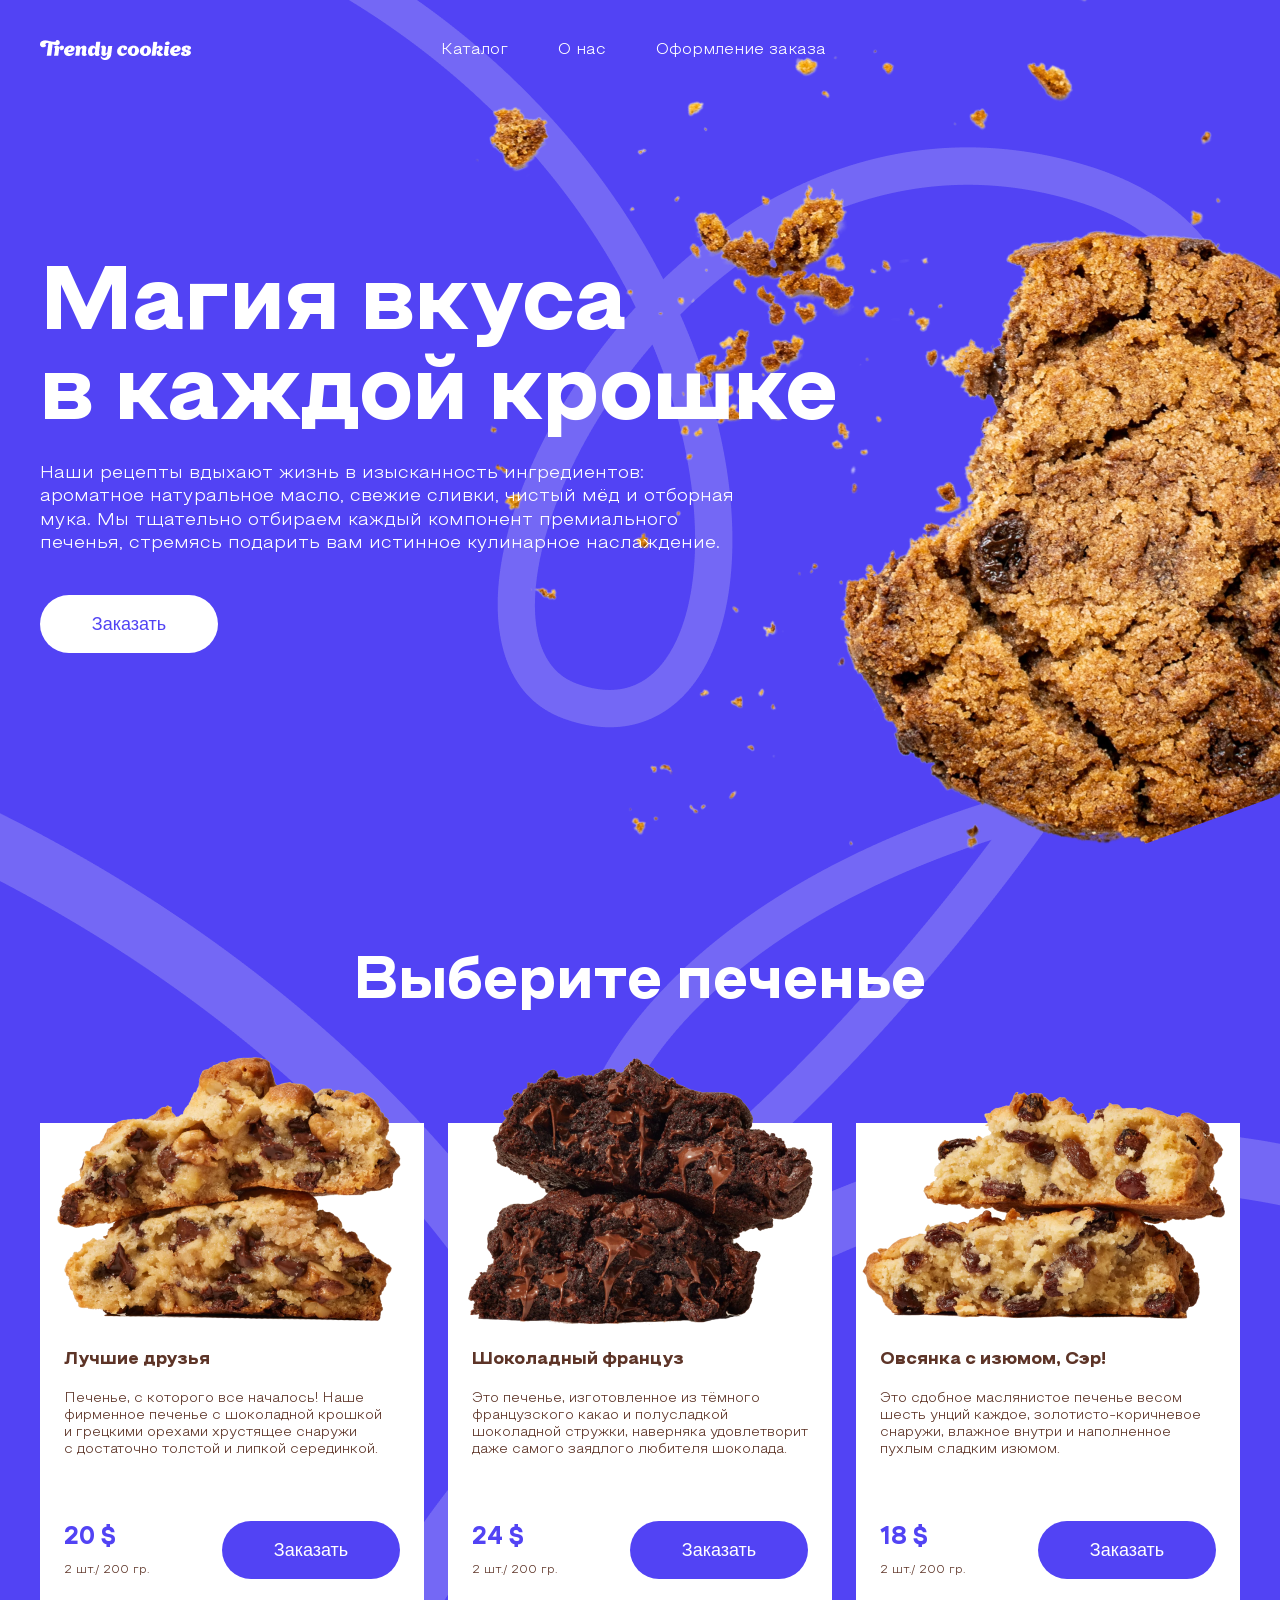
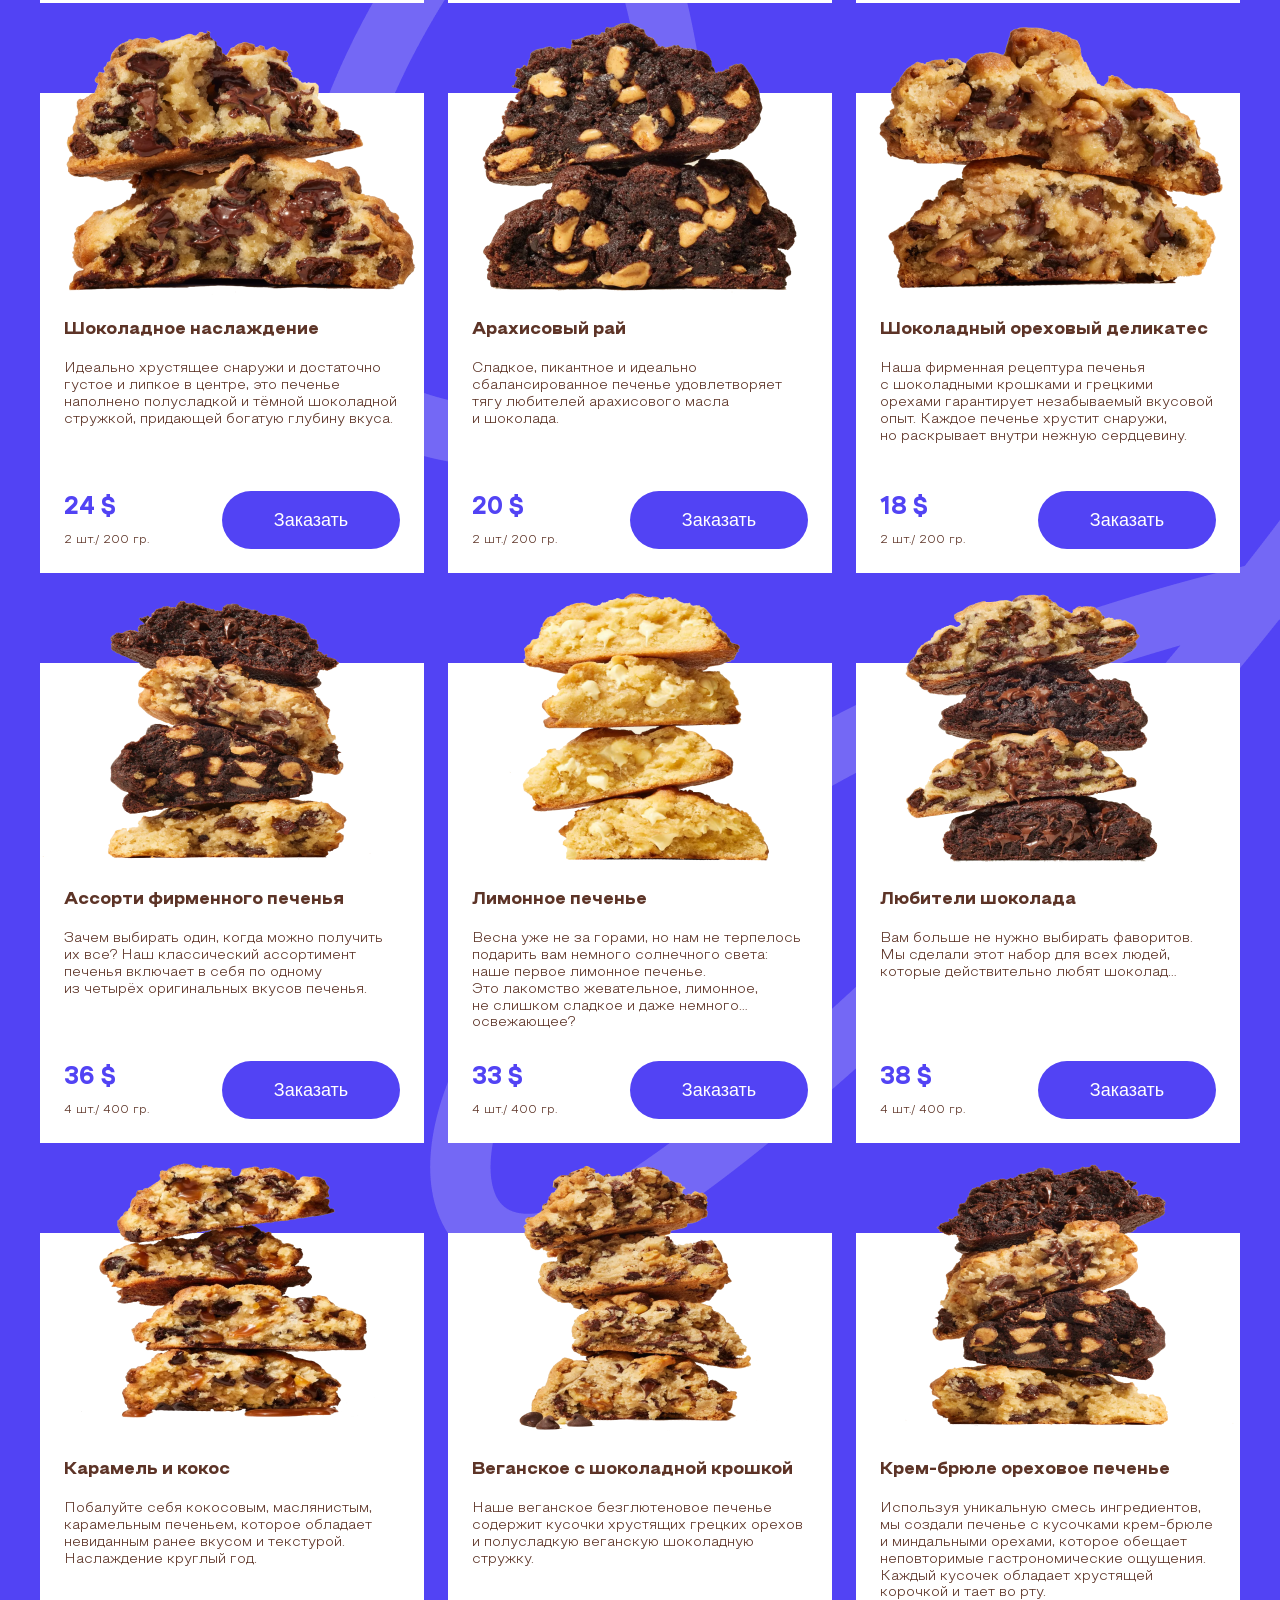
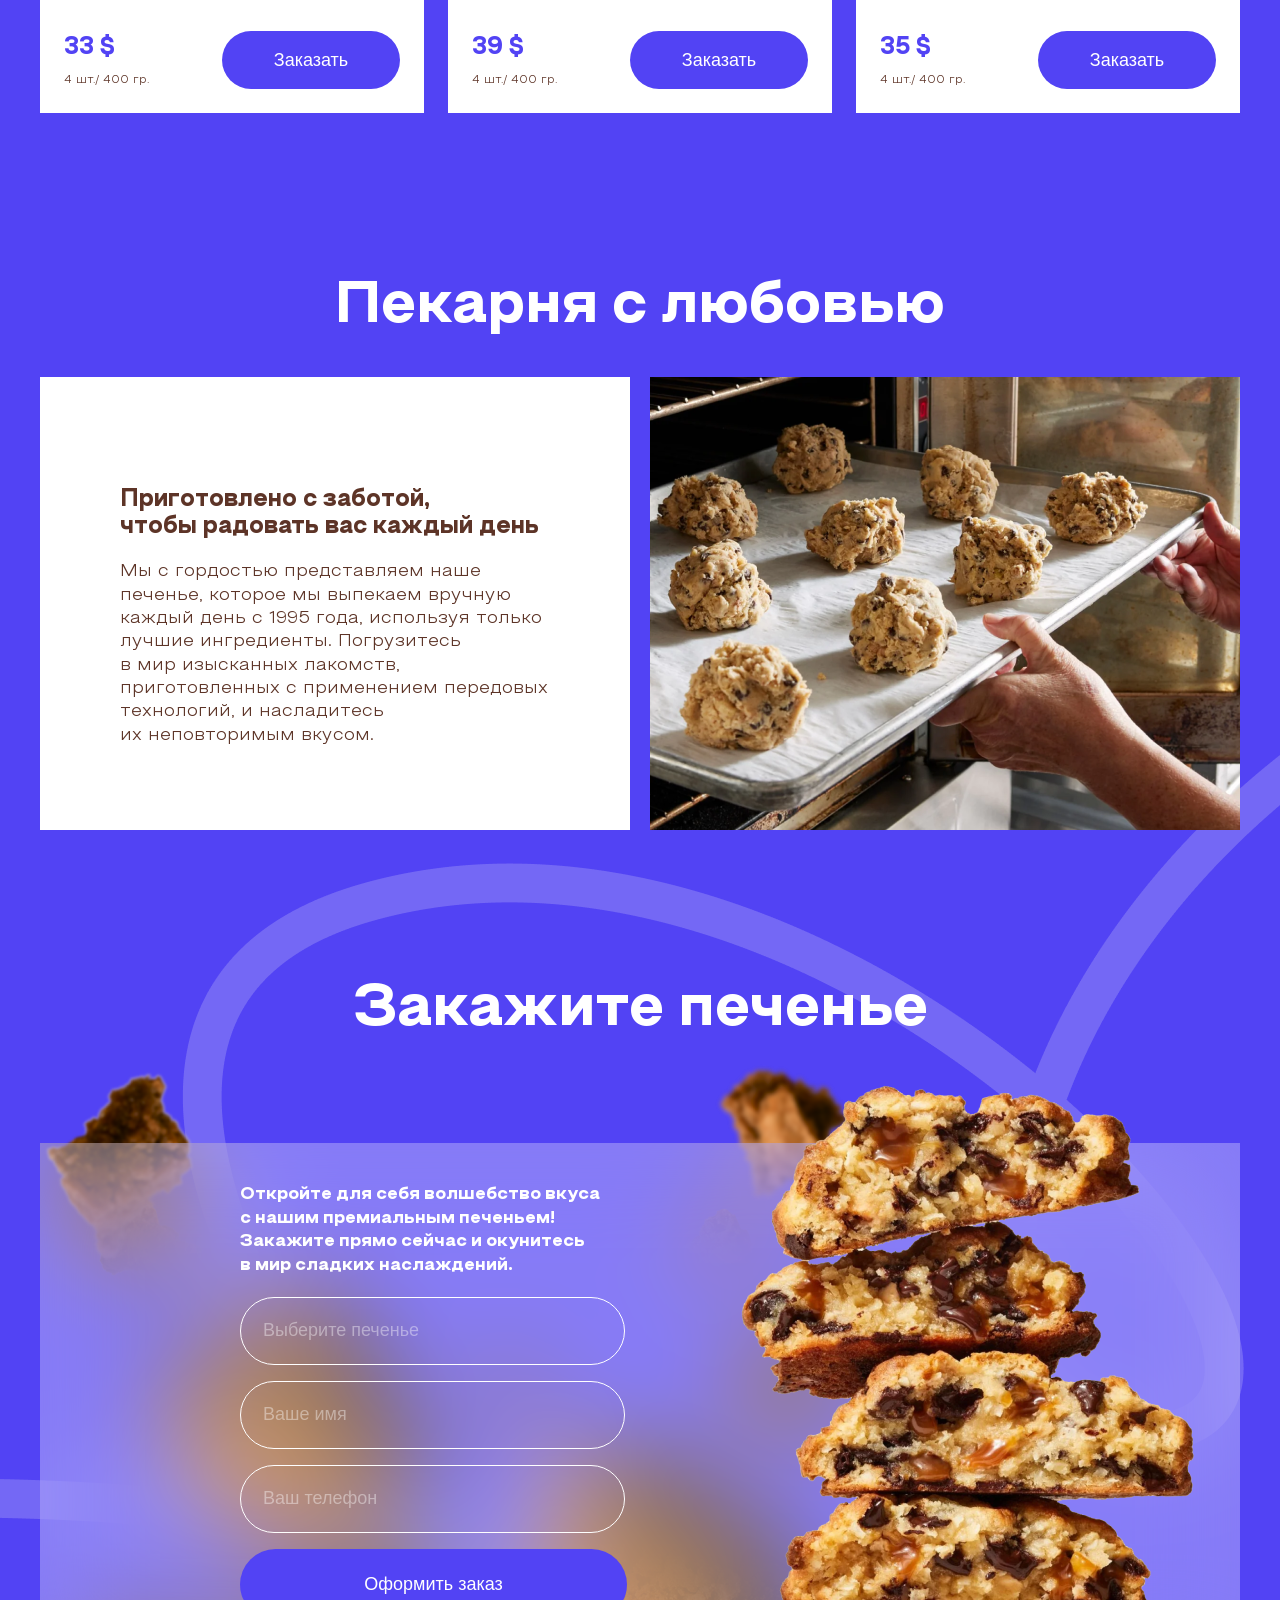
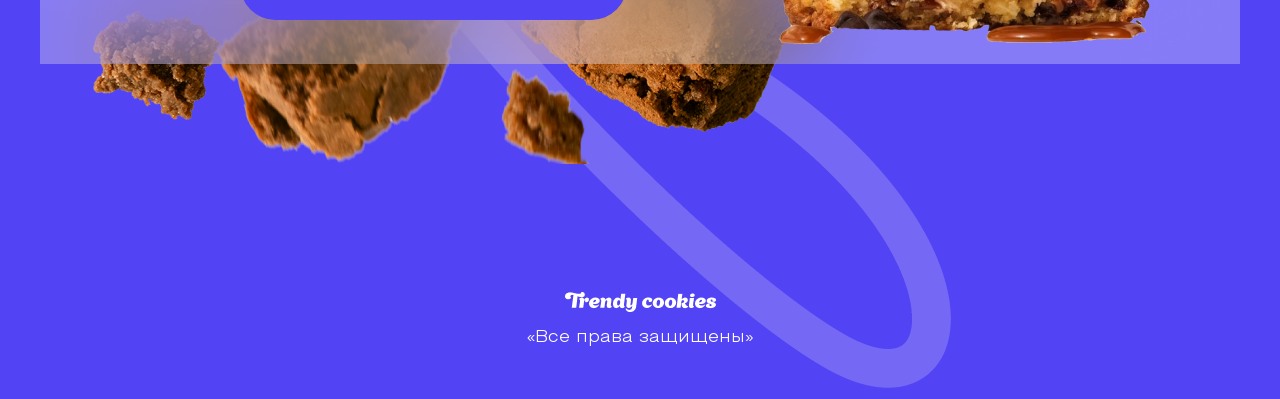
==== index.html @ aef80b5d "create lending" ====
<!DOCTYPE html>
<html lang="en">
<head>
    <meta charset="UTF-8">
    <title>Cookies</title>
    <link rel="stylesheet" href="styles/style.css">
</head>
<body>

<main class="main">

    <header class="header">
        <div class="container">
            <div class="logo">
                <img src="images/logo.png" alt="logo">
            </div>
            <nav class="menu">
                <ul class="menu-list">
                    <li class="menu-item">
                        <a href="#">Каталог</a>
                    </li>
                    <li class="menu-item">
                        <a href="#">О нас</a>
                    </li>
                    <li class="menu-item">
                        <a href="#">Оформление заказа</a>
                    </li>
                </ul>
            </nav>
        </div>
    </header>

    <section class="main-content">
        <div class="container">
            <img src="images/line1.png" alt="line" class="line1">
            <div class="main-info">
                <h1 class="main-title">Магия вкуса в каждой крошке</h1>
                <p class="main-text">
                    Наши рецепты вдыхают жизнь в изысканность ингредиентов: ароматное натуральное масло, свежие сливки,
                    чистый мёд и отборная мука. Мы тщательно отбираем каждый компонент премиального печенья, стремясь
                    подарить вам истинное кулинарное наслаждение.
                </p>
                <div class="main-action">
                    <button class="button">
                        Заказать
                    </button>
                </div>
            </div>
            <img src="images/cookie.png" alt="Cookies" class="main-image">
        </div>
    </section>

    <section class="products">
        <div class="container">
            <img src="images/line2.png" alt="line" class="line2">
            <div class="common-title">Выберите печенье</div>
            <div class="products-items">
                <div class="products-item">
                    <div class="products-item-image">
                        <img src="images/1.png" alt="product">
                    </div>
                    <div class="products-item-details">
                        <div class="products-item-title">Лучшие друзья</div>
                        <div class="products-item-text">Печенье, с которого все началось! Наше фирменное печенье
                            с шоколадной крошкой и грецкими орехами хрустящее снаружи с достаточно толстой и липкой
                            серединкой.
                        </div>
                        <div class="products-item-extra">
                            <div class="products-item-info">
                                <div class="products-item-price">20 $</div>
                                <div class="products-item-weight">2 шт./ 200 гр.</div>
                            </div>
                            <button class="button violet-button">Заказать</button>
                        </div>
                    </div>
                </div>
                <div class="products-item">
                    <div class="products-item-image">
                        <img src="images/2.png" alt="product">
                    </div>
                    <div class="products-item-details">
                        <div class="products-item-title">Шоколадный француз</div>
                        <div class="products-item-text">Это печенье, изготовленное из тёмного французского какао
                            и полусладкой шоколадной стружки, наверняка удовлетворит даже самого заядлого любителя
                            шоколада.
                        </div>
                        <div class="products-item-extra">
                            <div class="products-item-info">
                                <div class="products-item-price">24 $</div>
                                <div class="products-item-weight">2 шт./ 200 гр.</div>
                            </div>
                            <button class="button violet-button">Заказать</button>
                        </div>
                    </div>
                </div>
                <div class="products-item">
                    <div class="products-item-image">
                        <img src="images/3.png" alt="product">
                    </div>
                    <div class="products-item-details">
                        <div class="products-item-title">Овсянка с изюмом, Сэр!</div>
                        <div class="products-item-text">Это сдобное маслянистое печенье весом шесть унций каждое,
                            золотисто-коричневое снаружи, влажное внутри и наполненное пухлым сладким изюмом.
                        </div>
                        <div class="products-item-extra">
                            <div class="products-item-info">
                                <div class="products-item-price">18 $</div>
                                <div class="products-item-weight">2 шт./ 200 гр.</div>
                            </div>
                            <button class="button violet-button">Заказать</button>
                        </div>
                    </div>
                </div>
                <div class="products-item">
                    <div class="products-item-image">
                        <img src="images/4.png" alt="product">
                    </div>
                    <div class="products-item-details">
                        <div class="products-item-title">Шоколадное наслаждение</div>
                        <div class="products-item-text">Идеально хрустящее снаружи и достаточно густое и липкое
                            в центре,
                            это печенье наполнено полусладкой и тёмной шоколадной стружкой, придающей богатую глубину
                            вкуса.
                        </div>
                        <div class="products-item-extra">
                            <div class="products-item-info">
                                <div class="products-item-price">24 $</div>
                                <div class="products-item-weight">2 шт./ 200 гр.</div>
                            </div>
                            <button class="button violet-button">Заказать</button>
                        </div>
                    </div>
                </div>
                <div class="products-item">
                    <div class="products-item-image">
                        <img src="images/5.png" alt="product">
                    </div>
                    <div class="products-item-details">
                        <div class="products-item-title">Арахисовый рай</div>
                        <div class="products-item-text">Сладкое, пикантное и идеально сбалансированное печенье
                            удовлетворяет
                            тягу любителей арахисового масла и шоколада.
                        </div>
                        <div class="products-item-extra">
                            <div class="products-item-info">
                                <div class="products-item-price">20 $</div>
                                <div class="products-item-weight">2 шт./ 200 гр.</div>
                            </div>
                            <button class="button violet-button">Заказать</button>
                        </div>
                    </div>
                </div>
                <div class="products-item">
                    <div class="products-item-image">
                        <img src="images/6.png" alt="product">
                    </div>
                    <div class="products-item-details">
                        <div class="products-item-title">Шоколадный ореховый деликатес</div>
                        <div class="products-item-text">Наша фирменная рецептура печенья с шоколадными крошками
                            и грецкими
                            орехами гарантирует незабываемый вкусовой опыт. Каждое печенье хрустит снаружи,
                            но раскрывает
                            внутри нежную сердцевину.
                        </div>
                        <div class="products-item-extra">
                            <div class="products-item-info">
                                <div class="products-item-price">18 $</div>
                                <div class="products-item-weight">2 шт./ 200 гр.</div>
                            </div>
                            <button class="button violet-button">Заказать</button>
                        </div>
                    </div>
                </div>
                <div class="products-item">
                    <div class="products-item-image">
                        <img src="images/7.png" alt="product">
                    </div>
                    <div class="products-item-details">
                        <div class="products-item-title">Ассорти фирменного печенья</div>
                        <div class="products-item-text">Зачем выбирать один, когда можно получить их все? Наш классический ассортимент печенья включает в себя по одному из четырёх оригинальных вкусов печенья.
                        </div>
                        <div class="products-item-extra">
                            <div class="products-item-info">
                                <div class="products-item-price">36 $</div>
                                <div class="products-item-weight">4 шт./ 400 гр.</div>
                            </div>
                            <button class="button violet-button">Заказать</button>
                        </div>
                    </div>
                </div>
                <div class="products-item">
                    <div class="products-item-image">
                        <img src="images/8.png" alt="product">
                    </div>
                    <div class="products-item-details">
                        <div class="products-item-title">Лимонное печенье</div>
                        <div class="products-item-text">Весна уже не за горами, но нам не терпелось подарить вам немного солнечного света: наше первое лимонное печенье. Это лакомство жевательное, лимонное, не слишком сладкое и даже немного… освежающее?
                        </div>
                        <div class="products-item-extra">
                            <div class="products-item-info">
                                <div class="products-item-price">33 $</div>
                                <div class="products-item-weight">4 шт./ 400 гр.</div>
                            </div>
                            <button class="button violet-button">Заказать</button>
                        </div>
                    </div>
                </div>
                <div class="products-item">
                    <div class="products-item-image">
                        <img src="images/9.png" alt="product">
                    </div>
                    <div class="products-item-details">
                        <div class="products-item-title">Любители шоколада</div>
                        <div class="products-item-text">Вам больше не нужно выбирать фаворитов. Мы сделали этот набор для всех людей, которые действительно любят шоколад…
                        </div>
                        <div class="products-item-extra">
                            <div class="products-item-info">
                                <div class="products-item-price">38 $</div>
                                <div class="products-item-weight">4 шт./ 400 гр.</div>
                            </div>
                            <button class="button violet-button">Заказать</button>
                        </div>
                    </div>
                </div>
                <div class="products-item">
                    <div class="products-item-image">
                        <img src="images/10.png" alt="product">
                    </div>
                    <div class="products-item-details">
                        <div class="products-item-title">Карамель и кокос</div>
                        <div class="products-item-text">Побалуйте себя кокосовым, маслянистым, карамельным печеньем, которое обладает невиданным ранее вкусом и текстурой. Наслаждение круглый год.
                        </div>
                        <div class="products-item-extra">
                            <div class="products-item-info">
                                <div class="products-item-price">33 $</div>
                                <div class="products-item-weight">4 шт./ 400 гр.</div>
                            </div>
                            <button class="button violet-button">Заказать</button>
                        </div>
                    </div>
                </div>
                <div class="products-item">
                    <div class="products-item-image">
                        <img src="images/11.png" alt="product">
                    </div>
                    <div class="products-item-details">
                        <div class="products-item-title">Веганское с шоколадной крошкой</div>
                        <div class="products-item-text">Наше веганское безглютеновое печенье содержит кусочки хрустящих грецких орехов и полусладкую веганскую шоколадную стружку.
                        </div>
                        <div class="products-item-extra">
                            <div class="products-item-info">
                                <div class="products-item-price">39 $</div>
                                <div class="products-item-weight">4 шт./ 400 гр.</div>
                            </div>
                            <button class="button violet-button">Заказать</button>
                        </div>
                    </div>
                </div>
                <div class="products-item">
                    <div class="products-item-image">
                        <img src="images/12.png" alt="product">
                    </div>
                    <div class="products-item-details">
                        <div class="products-item-title">Крем-брюле ореховое печенье</div>
                        <div class="products-item-text">Используя уникальную смесь ингредиентов, мы создали печенье с кусочками крем-брюле и миндальными орехами, которое обещает неповторимые гастрономические ощущения. Каждый кусочек обладает хрустящей корочкой и тает во рту.
                        </div>
                        <div class="products-item-extra">
                            <div class="products-item-info">
                                <div class="products-item-price">35 $</div>
                                <div class="products-item-weight">4 шт./ 400 гр.</div>
                            </div>
                            <button class="button violet-button">Заказать</button>
                        </div>
                    </div>
                </div>
            </div>
        </div>
    </section>

    <section class="love">
        <div class="container">
            <div class="common-title">Пекарня с любовью</div>
            <div class="love-items">
                <div class="love-item love-item-white">
                    <div class="love-item-title">Приготовлено с заботой, чтобы радовать вас каждый день</div>
                    <div class="love-item-text">Мы с гордостью представляем наше печенье, которое мы выпекаем вручную
                        каждый
                        день с 1995 года, используя только лучшие ингредиенты. Погрузитесь в мир изысканных лакомств,
                        приготовленных с применением передовых технологий, и насладитесь их неповторимым вкусом.
                    </div>
                </div>
                <div class="love-item love-item-image">
                    <img src="images/love.png" alt="Cookies image">
                </div>
            </div>
        </div>
    </section>

    <section class="order">
        <img src="images/line3.png" alt="line" class="line3">
        <div class="container">
            <div class="common-title">Закажите печенье</div>
            <img src="images/breadcrumbs.png" alt="breadcrumbs" class="order-bg-image">
            <div class="order-block">
                <div class="order-form">
                    <div class="order-form-text">Откройте для себя волшебство вкуса с нашим премиальным печеньем!
                        Закажите
                        прямо сейчас и окунитесь в мир сладких наслаждений.
                    </div>
                    <div class="order-form-inputs">
                        <input type="text" placeholder="Выберите печенье">
                        <input type="text" placeholder="Ваше имя">
                        <input type="text" placeholder="Ваш телефон">
                        <button class="button violet-button">Оформить заказ</button>
                    </div>
                </div>
                <div class="order-block-image">
                    <img src="images/order.png" alt="Cookies" class="order-image">
                </div>
            </div>
        </div>
    </section>

    <footer class="footer">
        <div class="logo">
            <img src="images/logo.png" alt="logo">
        </div>
        <div class="rights">«Все права защищены»</div>
    </footer>

</main>

</body>

</html>
---- styles/style.css ----
* {
    margin: 0;
    padding: 0;
}

@font-face {
    font-family: 'Steppe-Book';
    src: url("../fonts/Steppe-Book.ttf");
}

@font-face {
    font-family: 'Steppe-ExtraBold';
    src: url("../fonts/Steppe-ExtraBold.ttf");
}

.main{
    position: relative;
    overflow: hidden;
}

body {
    background-color: #5243F4;
    font-family: 'Steppe-Book', sans-serif;
    color: white;
}

.container {
    max-width: 1200px;
    margin: auto;
}

.button {
    background-color: white;
    border-radius: 60px;
    width: 178px;
    height: 58px;
    box-sizing: border-box;
    padding: 18px;
    text-align: center;
    font-size: 18px;
    color: #5243F4;
    border: 0;
    outline: none;
    cursor: pointer;
}

.violet-button {
    background-color: #5243F4;
    color: white;
}

.button:hover {
    background-color: #EEEEEE;
}

.button.violet-button:hover {
    background-color: #3b2cd8;
}

.common-title {
    font-family: 'Steppe-ExtraBold', sans-serif;
    font-size: 60px;
    line-height: 100%;
    text-align: center;
}

.header {
    padding: 40px 0;
}

.header .container {
    display: flex;
    align-items: center;
}

.logo img {
    vertical-align: bottom;
}

.menu {
    margin-left: 250px;
}

.menu-list {
    list-style: none;
    display: flex;
    gap: 50px;
}

.menu-item a {
    font-size: 16px;
    line-height: 130%;
    text-decoration: none;
    cursor: pointer;
    color: white;
}

.menu-item a:hover {
    border-bottom: 2px solid white;
}

.main-content {
    padding-top: 161px;
    padding-bottom: 200px;
}

.main-info {
    max-width: 811px;
}

.main-title {
    font-family: 'Steppe-ExtraBold';
    font-size: 90px;
    line-height: 100%;
    margin-bottom: 20px;
}

.main-text {
    max-width: 697px;
    font-size: 18px;
    line-height: 130%;
    margin-bottom: 40px;
}

.main-image {
    position: absolute;
    top: 0;
    right: 0;
    z-index: -1;
}

.products {
    padding: 100px 0;
    position: relative;
}

.products-items {
    display: grid;
    grid-template-columns: repeat(3, 384px);
    gap: 90px 24px;
    margin-top: 110px;
}

.products-item {
    background-color: white;
    color: #5D3427;
}

.products-item-image {
    height: 202px;
    text-align: center;
}

.products-item-image img {
    height: 272px;
    top: -70px;
    position: relative;
    max-width: 100%;
}

.products-item-details {
    padding: 24px;
}

.products-item-title {
    font-family: 'Steppe-ExtraBold', sans-serif;
    font-size: 18px;
    margin-bottom: 20px;
}

.products-item-text {
    height: 110px;
    font-size: 14px;
    line-height: 120%;
    margin-bottom: 20px;
}

.products-item-extra {
    display: flex;
    justify-content: space-between;
    align-items: center;
}

.products-item-price {
    font-family: 'Steppe-ExtraBold', sans-serif;
    font-size: 24px;
    color: #5243F4;
    margin-bottom: 10px;
}

.products-item-weight {
    font-size: 12px;
}

.love {
    padding: 64px 0 150px 0;
}

.love-items {
    margin-top: 40px;
    display: flex;
    gap: 20px;
}

.love-item {
    width: 590px;
    height: 453px;
}

.love-item-white {
    background-color: white;
    padding: 110px 80px;
    box-sizing: border-box;
    color: #5D3427;
}

.love-item-title {
    font-family: 'Steppe-ExtraBold', sans-serif;
    font-size: 24px;
    line-height: 110%;
    margin-bottom: 20px;
}

.love-item-text {
    font-size: 18px;
    line-height: 130%;
}

.order {
    padding-bottom: 102px;
    position: relative;
}

.order .container {
    position: relative;
}

.order-block {
    margin-top: 103px;
    background-color: rgb(255 255 255 / 30%);
    backdrop-filter: blur(50px);
    display: flex;
}

.order-form {
    margin-left: 200px;
    max-width: 387px;
    padding: 40px 0 44px 0;
    box-sizing: border-box;
}

.order-form-text {
    font-family: 'Steppe-ExtraBold', sans-serif;
    font-size: 18px;
    line-height: 130%;
}

.order-form-inputs {
    display: flex;
    flex-direction: column;
    margin-top: 20px;
}

.order-form-inputs input {
    border: 1px solid white;
    border-radius: 60px;
    margin-bottom: 16px;
    padding: 24px 22px;
    font-size: 18px;
    width: 385px;
    height: 68px;
    background: transparent;
    box-sizing: border-box;
    outline: none;
    color: white;
}

::placeholder {
    color: rgba(255, 255, 255, 0.4);
}

.order-form-inputs .button.violet-button {
    width: 387px;
    height: 71px;
}

.order-block-image {
    height: 501px;
    margin-left: 109px;
}

.order-image {
    height: 559px;
    top: -58px;
    position: relative;
}

.order-bg-image {
    position: absolute;
    top: 0;
    right: calc(100% - 810px);
    z-index: -1;
}

.footer {
    padding: 126px 0 50px 0;
    text-align: center;
}

.rights {
    margin-top: 14px;
    font-size: 18px;
    line-height: 130%;
}

.line1 {
    position: absolute;
    z-index: -1;
    top: 0;
    left: calc(100% - 960px);
}

.line2 {
    position: absolute;
    z-index: -1;
    top: -40px;
    left: 0;
}

.line3 {
    position: absolute;
    z-index: -1;
    top: -920px;
    left: 0;
}
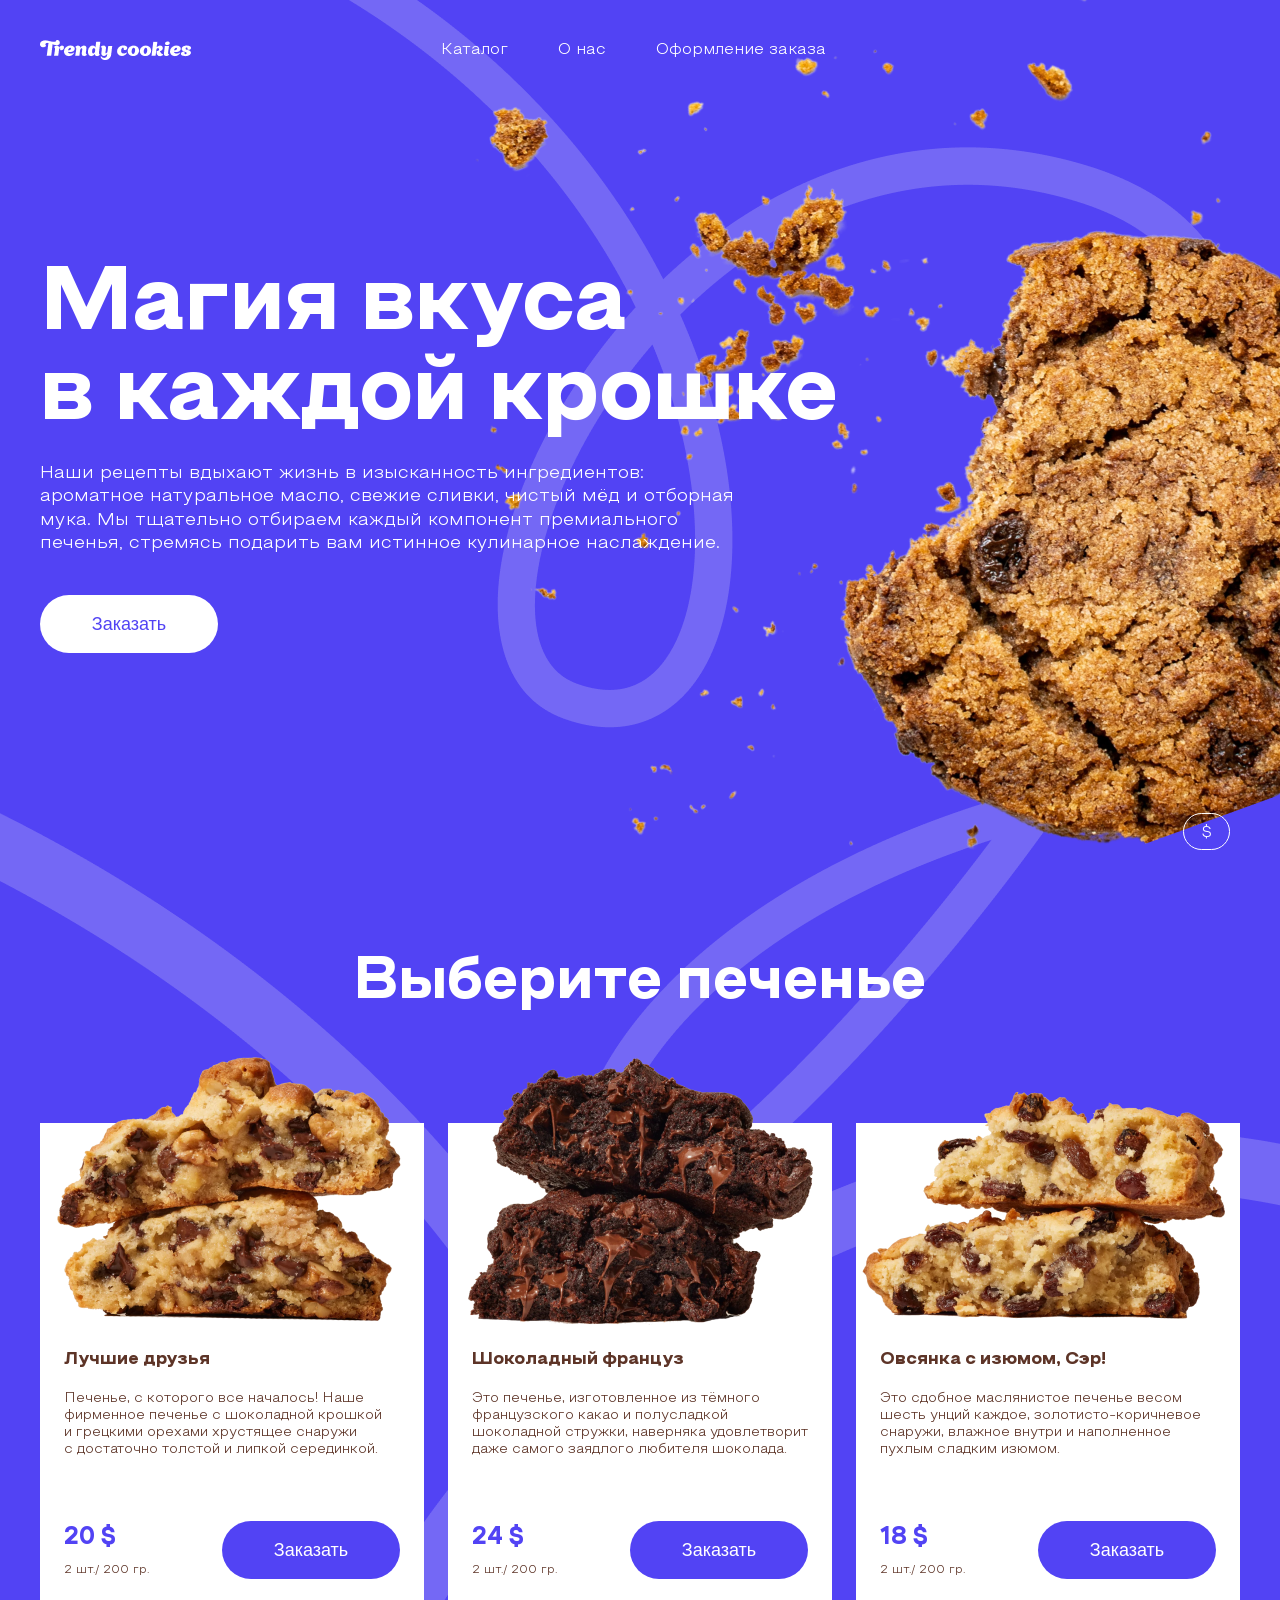
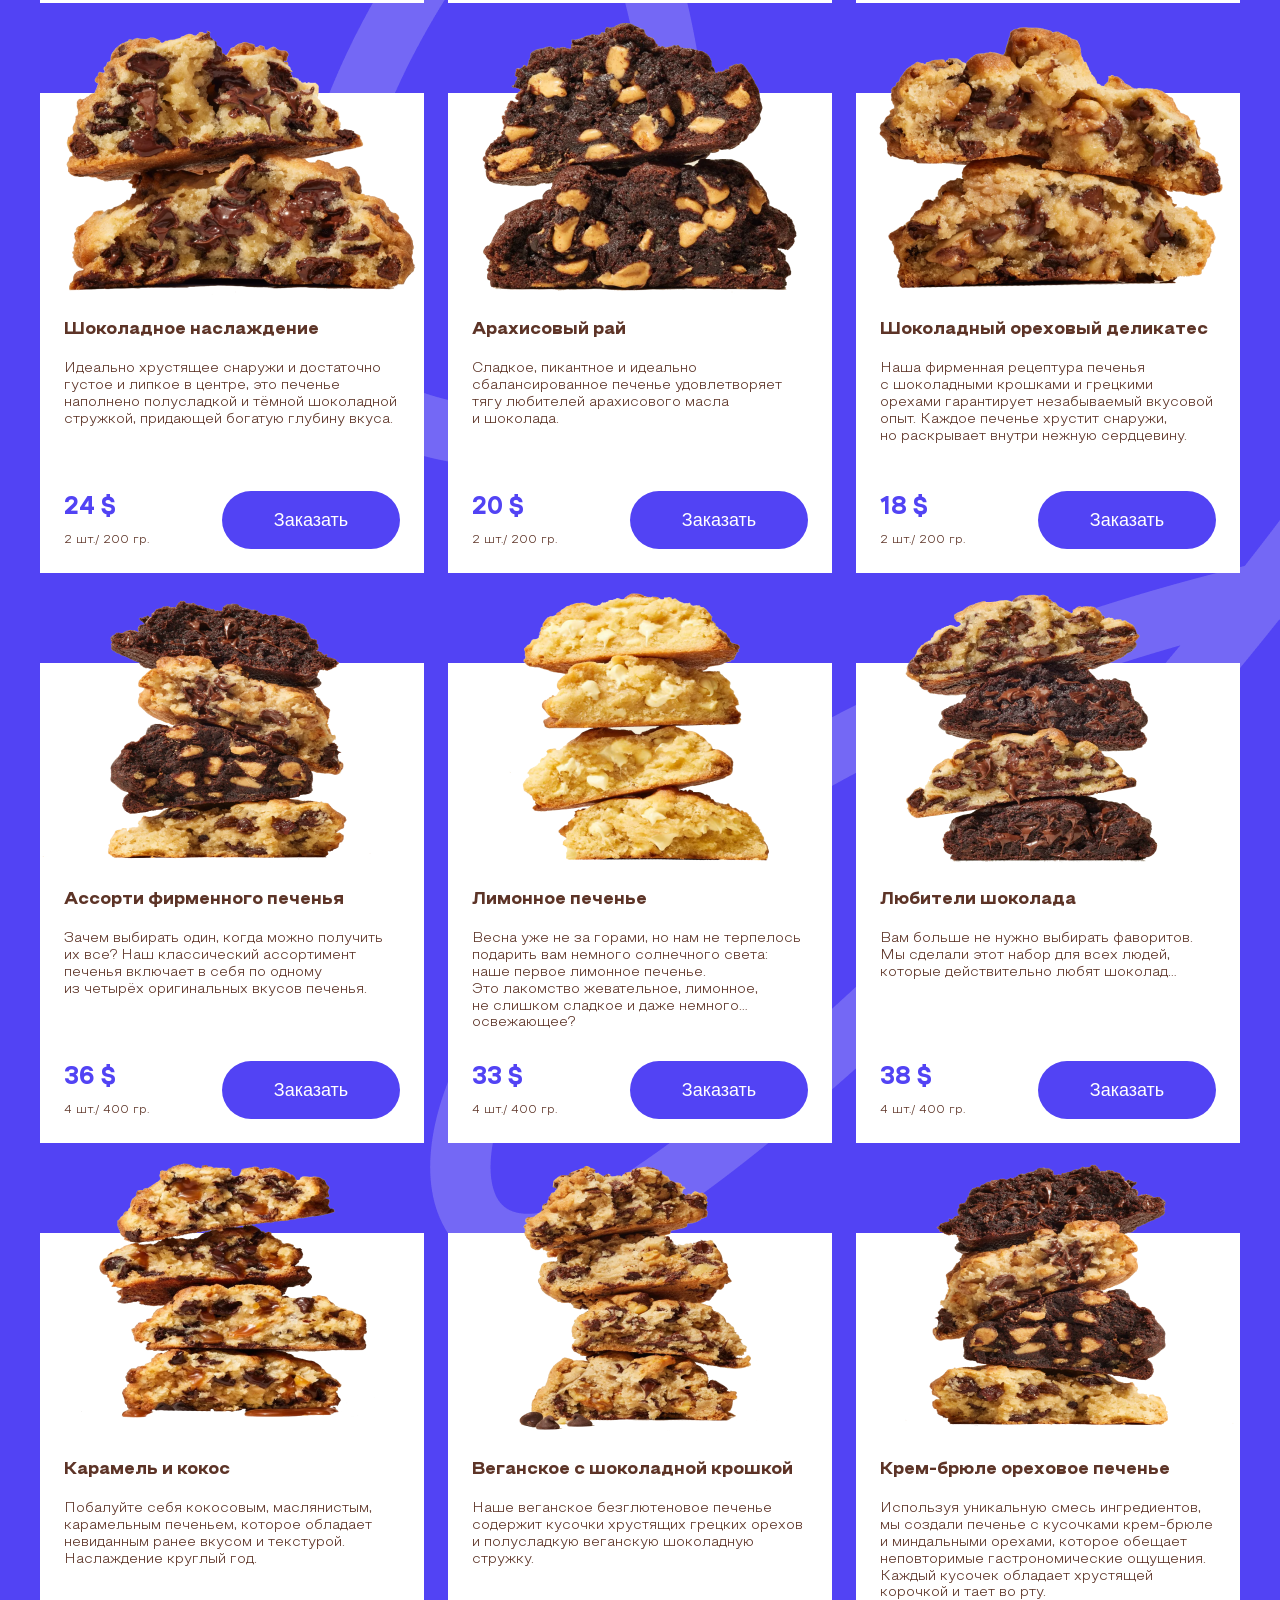
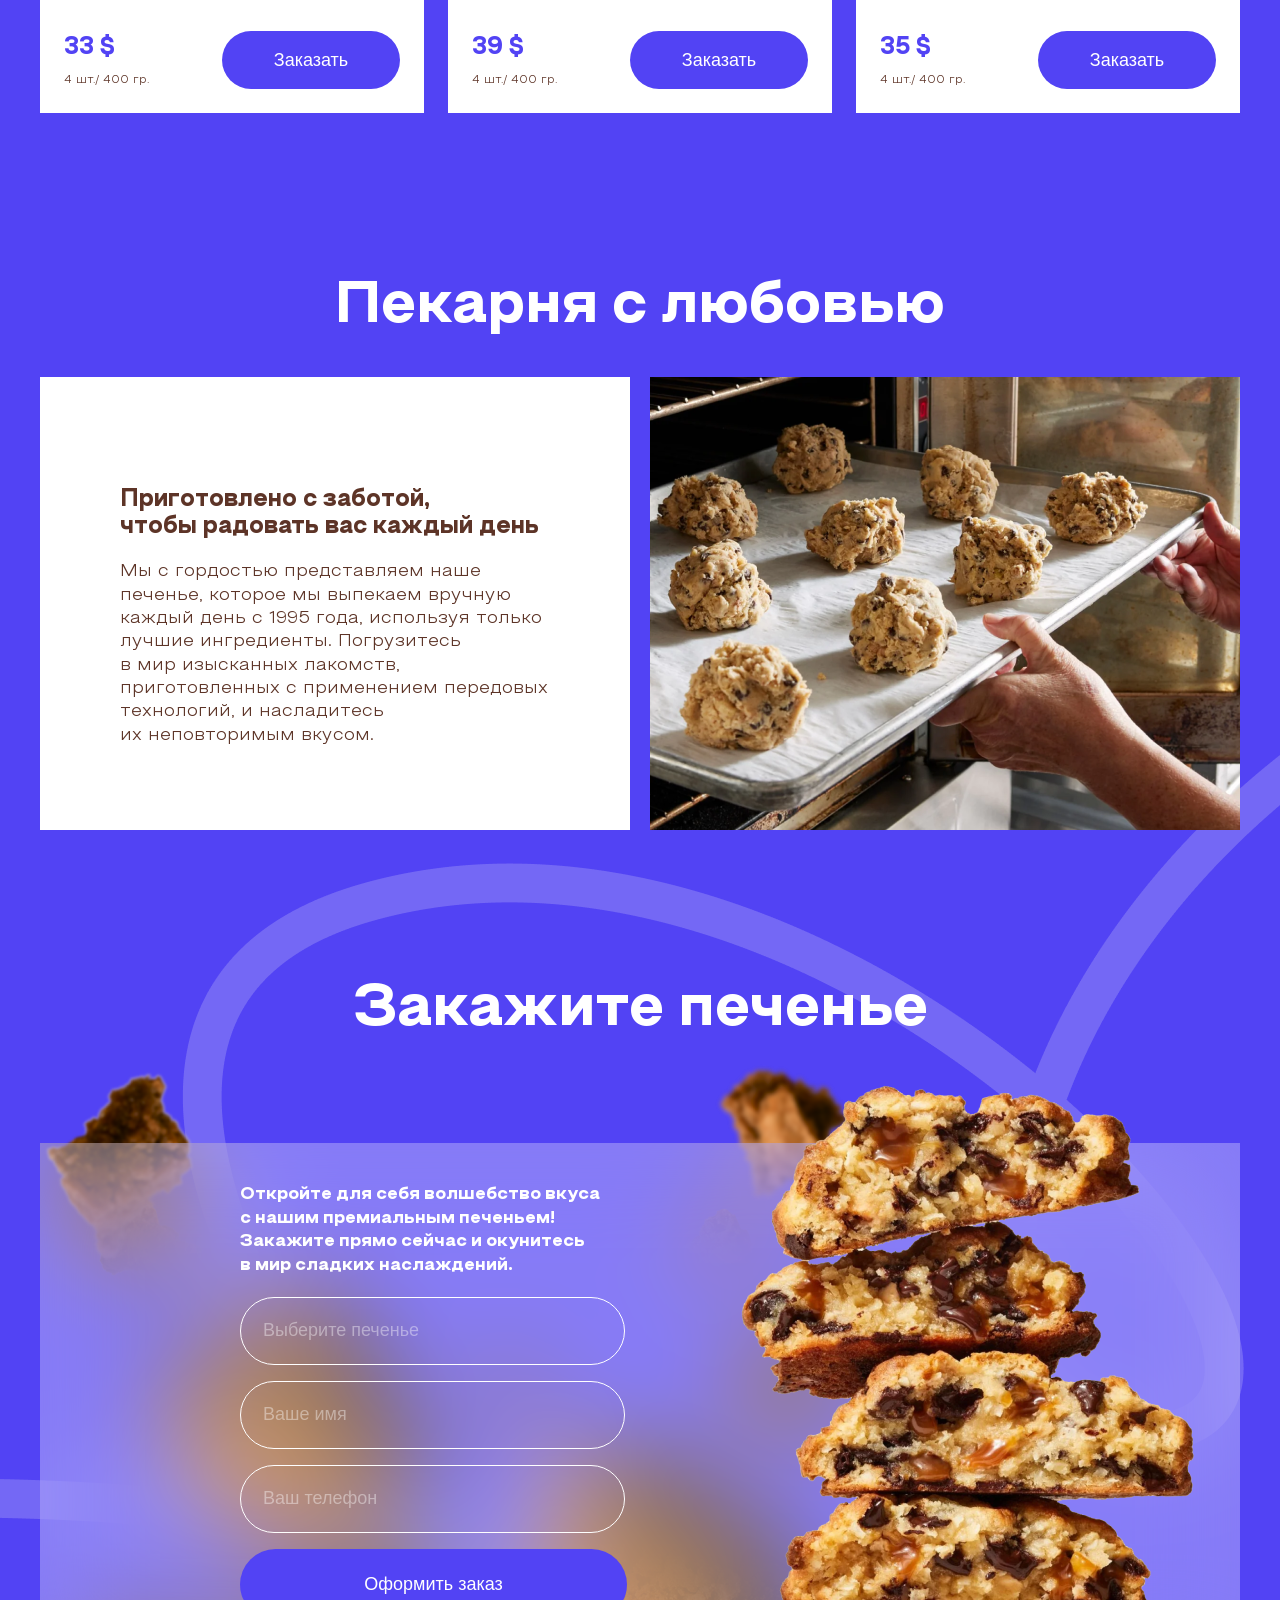
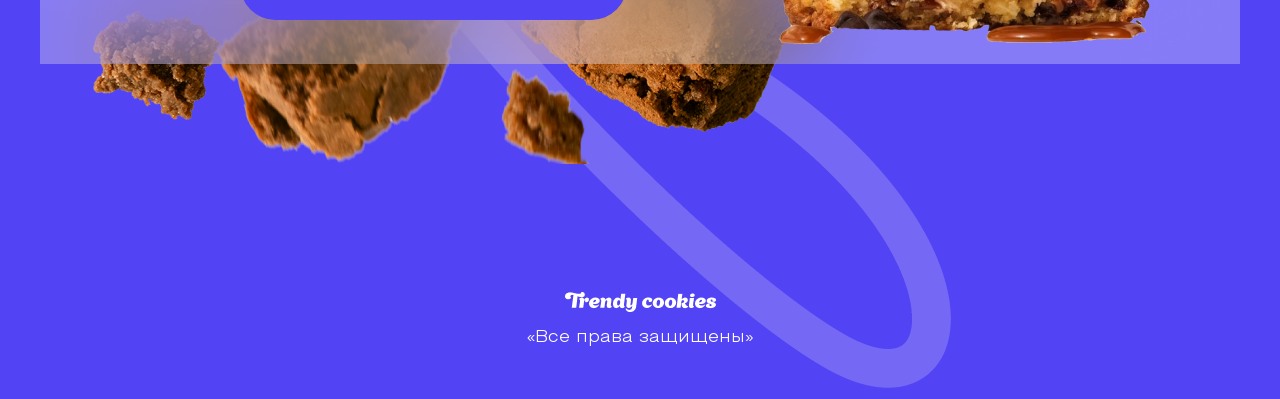
==== commit 096f9733: "add js" ====
--- a/index.html
+++ b/index.html
@@ -9,6 +9,7 @@
 
 <main class="main">
 
+    <div class="currency" title="Изменить валюту" id="change-currency">$</div>
     <header class="header">
         <div class="container">
             <div class="logo">
@@ -17,13 +18,13 @@
             <nav class="menu">
                 <ul class="menu-list">
                     <li class="menu-item">
-                        <a href="#">Каталог</a>
+                        <a data-link="products">Каталог</a>
                     </li>
                     <li class="menu-item">
-                        <a href="#">О нас</a>
+                        <a data-link="love">О нас</a>
                     </li>
                     <li class="menu-item">
-                        <a href="#">Оформление заказа</a>
+                        <a data-link="order">Оформление заказа</a>
                     </li>
                 </ul>
             </nav>
@@ -41,7 +42,7 @@
                     подарить вам истинное кулинарное наслаждение.
                 </p>
                 <div class="main-action">
-                    <button class="button">
+                    <button class="button" id="main-action-button">
                         Заказать
                     </button>
                 </div>
@@ -50,7 +51,7 @@
         </div>
     </section>
 
-    <section class="products">
+    <section class="products" id="products">
         <div class="container">
             <img src="images/line2.png" alt="line" class="line2">
             <div class="common-title">Выберите печенье</div>
@@ -67,7 +68,7 @@
                         </div>
                         <div class="products-item-extra">
                             <div class="products-item-info">
-                                <div class="products-item-price">20 $</div>
+                                <div class="products-item-price" data-base-price="20">20 $</div>
                                 <div class="products-item-weight">2 шт./ 200 гр.</div>
                             </div>
                             <button class="button violet-button">Заказать</button>
@@ -86,7 +87,7 @@
                         </div>
                         <div class="products-item-extra">
                             <div class="products-item-info">
-                                <div class="products-item-price">24 $</div>
+                                <div class="products-item-price" data-base-price="24">24 $</div>
                                 <div class="products-item-weight">2 шт./ 200 гр.</div>
                             </div>
                             <button class="button violet-button">Заказать</button>
@@ -104,7 +105,7 @@
                         </div>
                         <div class="products-item-extra">
                             <div class="products-item-info">
-                                <div class="products-item-price">18 $</div>
+                                <div class="products-item-price" data-base-price="18">18 $</div>
                                 <div class="products-item-weight">2 шт./ 200 гр.</div>
                             </div>
                             <button class="button violet-button">Заказать</button>
@@ -124,7 +125,7 @@
                         </div>
                         <div class="products-item-extra">
                             <div class="products-item-info">
-                                <div class="products-item-price">24 $</div>
+                                <div class="products-item-price" data-base-price="24">24 $</div>
                                 <div class="products-item-weight">2 шт./ 200 гр.</div>
                             </div>
                             <button class="button violet-button">Заказать</button>
@@ -143,7 +144,7 @@
                         </div>
                         <div class="products-item-extra">
                             <div class="products-item-info">
-                                <div class="products-item-price">20 $</div>
+                                <div class="products-item-price" data-base-price="20">20 $</div>
                                 <div class="products-item-weight">2 шт./ 200 гр.</div>
                             </div>
                             <button class="button violet-button">Заказать</button>
@@ -164,7 +165,7 @@
                         </div>
                         <div class="products-item-extra">
                             <div class="products-item-info">
-                                <div class="products-item-price">18 $</div>
+                                <div class="products-item-price" data-base-price="18">18 $</div>
                                 <div class="products-item-weight">2 шт./ 200 гр.</div>
                             </div>
                             <button class="button violet-button">Заказать</button>
@@ -181,7 +182,7 @@
                         </div>
                         <div class="products-item-extra">
                             <div class="products-item-info">
-                                <div class="products-item-price">36 $</div>
+                                <div class="products-item-price" data-base-price="36">36 $</div>
                                 <div class="products-item-weight">4 шт./ 400 гр.</div>
                             </div>
                             <button class="button violet-button">Заказать</button>
@@ -198,7 +199,7 @@
                         </div>
                         <div class="products-item-extra">
                             <div class="products-item-info">
-                                <div class="products-item-price">33 $</div>
+                                <div class="products-item-price" data-base-price="33">33 $</div>
                                 <div class="products-item-weight">4 шт./ 400 гр.</div>
                             </div>
                             <button class="button violet-button">Заказать</button>
@@ -215,7 +216,7 @@
                         </div>
                         <div class="products-item-extra">
                             <div class="products-item-info">
-                                <div class="products-item-price">38 $</div>
+                                <div class="products-item-price" data-base-price="38">38 $</div>
                                 <div class="products-item-weight">4 шт./ 400 гр.</div>
                             </div>
                             <button class="button violet-button">Заказать</button>
@@ -232,7 +233,7 @@
                         </div>
                         <div class="products-item-extra">
                             <div class="products-item-info">
-                                <div class="products-item-price">33 $</div>
+                                <div class="products-item-price" data-base-price="33">33 $</div>
                                 <div class="products-item-weight">4 шт./ 400 гр.</div>
                             </div>
                             <button class="button violet-button">Заказать</button>
@@ -249,7 +250,7 @@
                         </div>
                         <div class="products-item-extra">
                             <div class="products-item-info">
-                                <div class="products-item-price">39 $</div>
+                                <div class="products-item-price" data-base-price="39">39 $</div>
                                 <div class="products-item-weight">4 шт./ 400 гр.</div>
                             </div>
                             <button class="button violet-button">Заказать</button>
@@ -266,7 +267,7 @@
                         </div>
                         <div class="products-item-extra">
                             <div class="products-item-info">
-                                <div class="products-item-price">35 $</div>
+                                <div class="products-item-price" data-base-price="35">35 $</div>
                                 <div class="products-item-weight">4 шт./ 400 гр.</div>
                             </div>
                             <button class="button violet-button">Заказать</button>
@@ -277,7 +278,7 @@
         </div>
     </section>
 
-    <section class="love">
+    <section class="love" id="love">
         <div class="container">
             <div class="common-title">Пекарня с любовью</div>
             <div class="love-items">
@@ -296,7 +297,7 @@
         </div>
     </section>
 
-    <section class="order">
+    <section class="order" id="order">
         <img src="images/line3.png" alt="line" class="line3">
         <div class="container">
             <div class="common-title">Закажите печенье</div>
@@ -308,10 +309,10 @@
                         прямо сейчас и окунитесь в мир сладких наслаждений.
                     </div>
                     <div class="order-form-inputs">
-                        <input type="text" placeholder="Выберите печенье">
-                        <input type="text" placeholder="Ваше имя">
-                        <input type="text" placeholder="Ваш телефон">
-                        <button class="button violet-button">Оформить заказ</button>
+                        <input type="text" placeholder="Выберите печенье" id="product">
+                        <input type="text" placeholder="Ваше имя" id="name">
+                        <input type="text" placeholder="Ваш телефон" id="phone">
+                        <button class="button violet-button" id="order-action">Оформить заказ</button>
                     </div>
                 </div>
                 <div class="order-block-image">
@@ -330,6 +331,8 @@
 
 </main>
 
+<script src="scripts/script.js"></script>
+
 </body>
 
 </html>
--- a/styles/style.css
+++ b/styles/style.css
@@ -16,6 +16,41 @@
 .main{
     position: relative;
     overflow: hidden;
+}
+
+.currency {
+    position: fixed;
+    right: 50px;
+    bottom: 50px;
+    border: 1px solid white;
+    padding: 5px 10px;
+    height: 25px;
+    min-width: 25px;
+    border-radius: 50px;
+    text-align: center;
+    cursor: pointer;
+    line-height: 28px;
+    z-index: 1;
+    user-select: none;
+    transform: scale(1);
+    animation: pulse 2s infinite;
+}
+
+@keyframes pulse {
+    0%{
+        transform: scale(0.9);
+        box-shadow: 0 0 0 0 rgba(255, 255, 255, 0.5);
+    }
+
+    70%{
+        transform: scale(1);
+        box-shadow: 0 0 0 10px rgba(255, 255, 255, 0);
+    }
+
+    100%{
+        transform: scale(0.9);
+        box-shadow: 0 0 0 0 rgba(255, 255, 255, 0);
+    }
 }
 
 body {
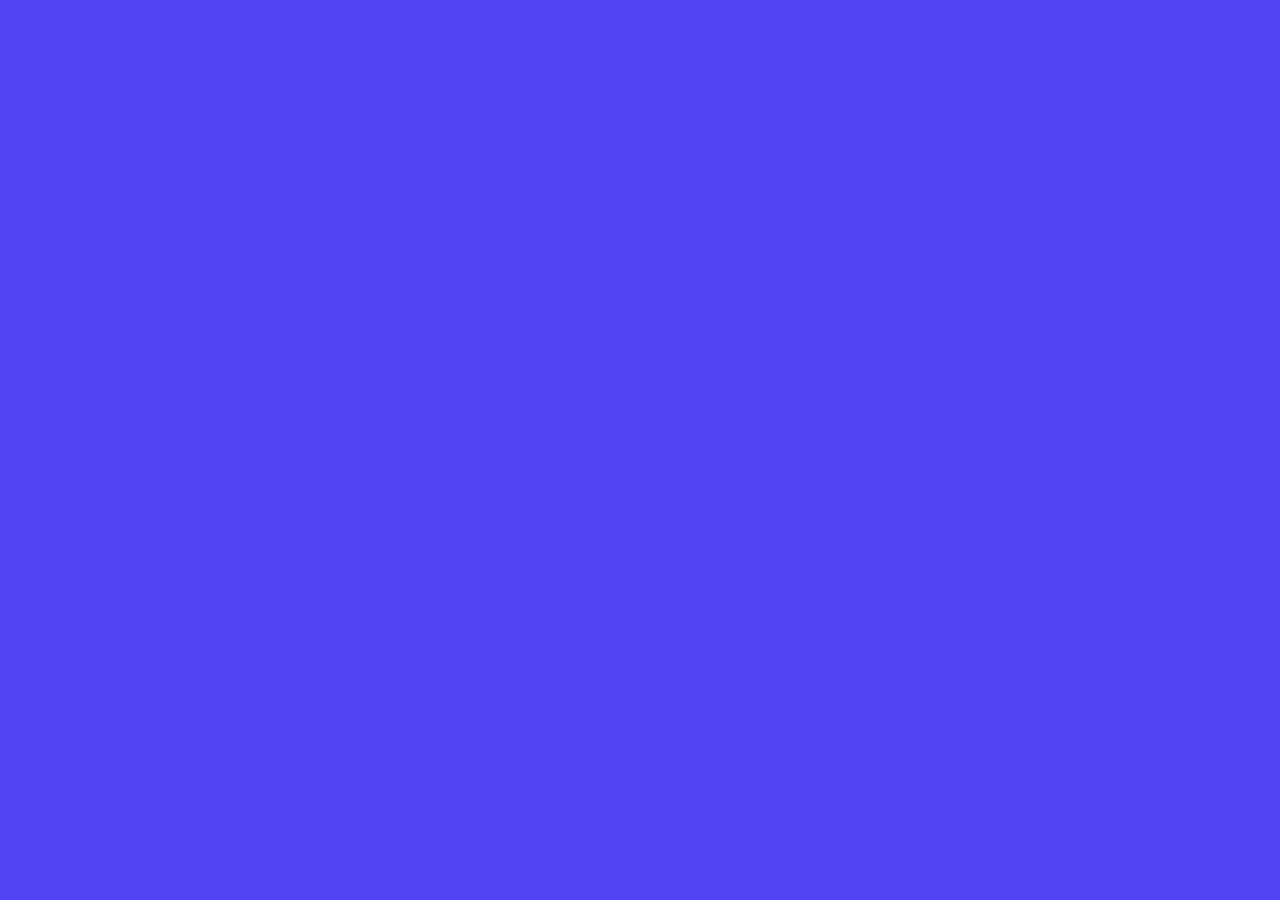
==== commit 45d9b3f3: "сборка на прод" ====
--- a/index.html
+++ b/index.html
@@ -1,338 +1,13 @@
-<!DOCTYPE html>
-<html lang="en">
+<!doctype html>
+<html lang="en" data-critters-container>
 <head>
-    <meta charset="UTF-8">
-    <title>Cookies</title>
-    <link rel="stylesheet" href="styles/style.css">
-</head>
+  <meta charset="utf-8">
+  <title>Cookies</title>
+  <base href="/cookies/">
+  <meta name="viewport" content="width=device-width, initial-scale=1">
+  <link rel="icon" type="image/x-icon" href="favicon.ico">
+<style>*{margin:0;padding:0}@font-face{font-family:Steppe-Book;src:url(Steppe-Book.a7fc3ee738d3939e.ttf)}body{background-color:#5243f4;font-family:Steppe-Book,sans-serif;color:#fff}</style><link rel="stylesheet" href="styles.c1457fb1b8f12ac2.css" media="print" onload="this.media='all'"><noscript><link rel="stylesheet" href="styles.c1457fb1b8f12ac2.css"></noscript></head>
 <body>
-
-<main class="main">
-
-    <div class="currency" title="Изменить валюту" id="change-currency">$</div>
-    <header class="header">
-        <div class="container">
-            <div class="logo">
-                <img src="images/logo.png" alt="logo">
-            </div>
-            <nav class="menu">
-                <ul class="menu-list">
-                    <li class="menu-item">
-                        <a data-link="products">Каталог</a>
-                    </li>
-                    <li class="menu-item">
-                        <a data-link="love">О нас</a>
-                    </li>
-                    <li class="menu-item">
-                        <a data-link="order">Оформление заказа</a>
-                    </li>
-                </ul>
-            </nav>
-        </div>
-    </header>
-
-    <section class="main-content">
-        <div class="container">
-            <img src="images/line1.png" alt="line" class="line1">
-            <div class="main-info">
-                <h1 class="main-title">Магия вкуса в каждой крошке</h1>
-                <p class="main-text">
-                    Наши рецепты вдыхают жизнь в изысканность ингредиентов: ароматное натуральное масло, свежие сливки,
-                    чистый мёд и отборная мука. Мы тщательно отбираем каждый компонент премиального печенья, стремясь
-                    подарить вам истинное кулинарное наслаждение.
-                </p>
-                <div class="main-action">
-                    <button class="button" id="main-action-button">
-                        Заказать
-                    </button>
-                </div>
-            </div>
-            <img src="images/cookie.png" alt="Cookies" class="main-image">
-        </div>
-    </section>
-
-    <section class="products" id="products">
-        <div class="container">
-            <img src="images/line2.png" alt="line" class="line2">
-            <div class="common-title">Выберите печенье</div>
-            <div class="products-items">
-                <div class="products-item">
-                    <div class="products-item-image">
-                        <img src="images/1.png" alt="product">
-                    </div>
-                    <div class="products-item-details">
-                        <div class="products-item-title">Лучшие друзья</div>
-                        <div class="products-item-text">Печенье, с которого все началось! Наше фирменное печенье
-                            с шоколадной крошкой и грецкими орехами хрустящее снаружи с достаточно толстой и липкой
-                            серединкой.
-                        </div>
-                        <div class="products-item-extra">
-                            <div class="products-item-info">
-                                <div class="products-item-price" data-base-price="20">20 $</div>
-                                <div class="products-item-weight">2 шт./ 200 гр.</div>
-                            </div>
-                            <button class="button violet-button">Заказать</button>
-                        </div>
-                    </div>
-                </div>
-                <div class="products-item">
-                    <div class="products-item-image">
-                        <img src="images/2.png" alt="product">
-                    </div>
-                    <div class="products-item-details">
-                        <div class="products-item-title">Шоколадный француз</div>
-                        <div class="products-item-text">Это печенье, изготовленное из тёмного французского какао
-                            и полусладкой шоколадной стружки, наверняка удовлетворит даже самого заядлого любителя
-                            шоколада.
-                        </div>
-                        <div class="products-item-extra">
-                            <div class="products-item-info">
-                                <div class="products-item-price" data-base-price="24">24 $</div>
-                                <div class="products-item-weight">2 шт./ 200 гр.</div>
-                            </div>
-                            <button class="button violet-button">Заказать</button>
-                        </div>
-                    </div>
-                </div>
-                <div class="products-item">
-                    <div class="products-item-image">
-                        <img src="images/3.png" alt="product">
-                    </div>
-                    <div class="products-item-details">
-                        <div class="products-item-title">Овсянка с изюмом, Сэр!</div>
-                        <div class="products-item-text">Это сдобное маслянистое печенье весом шесть унций каждое,
-                            золотисто-коричневое снаружи, влажное внутри и наполненное пухлым сладким изюмом.
-                        </div>
-                        <div class="products-item-extra">
-                            <div class="products-item-info">
-                                <div class="products-item-price" data-base-price="18">18 $</div>
-                                <div class="products-item-weight">2 шт./ 200 гр.</div>
-                            </div>
-                            <button class="button violet-button">Заказать</button>
-                        </div>
-                    </div>
-                </div>
-                <div class="products-item">
-                    <div class="products-item-image">
-                        <img src="images/4.png" alt="product">
-                    </div>
-                    <div class="products-item-details">
-                        <div class="products-item-title">Шоколадное наслаждение</div>
-                        <div class="products-item-text">Идеально хрустящее снаружи и достаточно густое и липкое
-                            в центре,
-                            это печенье наполнено полусладкой и тёмной шоколадной стружкой, придающей богатую глубину
-                            вкуса.
-                        </div>
-                        <div class="products-item-extra">
-                            <div class="products-item-info">
-                                <div class="products-item-price" data-base-price="24">24 $</div>
-                                <div class="products-item-weight">2 шт./ 200 гр.</div>
-                            </div>
-                            <button class="button violet-button">Заказать</button>
-                        </div>
-                    </div>
-                </div>
-                <div class="products-item">
-                    <div class="products-item-image">
-                        <img src="images/5.png" alt="product">
-                    </div>
-                    <div class="products-item-details">
-                        <div class="products-item-title">Арахисовый рай</div>
-                        <div class="products-item-text">Сладкое, пикантное и идеально сбалансированное печенье
-                            удовлетворяет
-                            тягу любителей арахисового масла и шоколада.
-                        </div>
-                        <div class="products-item-extra">
-                            <div class="products-item-info">
-                                <div class="products-item-price" data-base-price="20">20 $</div>
-                                <div class="products-item-weight">2 шт./ 200 гр.</div>
-                            </div>
-                            <button class="button violet-button">Заказать</button>
-                        </div>
-                    </div>
-                </div>
-                <div class="products-item">
-                    <div class="products-item-image">
-                        <img src="images/6.png" alt="product">
-                    </div>
-                    <div class="products-item-details">
-                        <div class="products-item-title">Шоколадный ореховый деликатес</div>
-                        <div class="products-item-text">Наша фирменная рецептура печенья с шоколадными крошками
-                            и грецкими
-                            орехами гарантирует незабываемый вкусовой опыт. Каждое печенье хрустит снаружи,
-                            но раскрывает
-                            внутри нежную сердцевину.
-                        </div>
-                        <div class="products-item-extra">
-                            <div class="products-item-info">
-                                <div class="products-item-price" data-base-price="18">18 $</div>
-                                <div class="products-item-weight">2 шт./ 200 гр.</div>
-                            </div>
-                            <button class="button violet-button">Заказать</button>
-                        </div>
-                    </div>
-                </div>
-                <div class="products-item">
-                    <div class="products-item-image">
-                        <img src="images/7.png" alt="product">
-                    </div>
-                    <div class="products-item-details">
-                        <div class="products-item-title">Ассорти фирменного печенья</div>
-                        <div class="products-item-text">Зачем выбирать один, когда можно получить их все? Наш классический ассортимент печенья включает в себя по одному из четырёх оригинальных вкусов печенья.
-                        </div>
-                        <div class="products-item-extra">
-                            <div class="products-item-info">
-                                <div class="products-item-price" data-base-price="36">36 $</div>
-                                <div class="products-item-weight">4 шт./ 400 гр.</div>
-                            </div>
-                            <button class="button violet-button">Заказать</button>
-                        </div>
-                    </div>
-                </div>
-                <div class="products-item">
-                    <div class="products-item-image">
-                        <img src="images/8.png" alt="product">
-                    </div>
-                    <div class="products-item-details">
-                        <div class="products-item-title">Лимонное печенье</div>
-                        <div class="products-item-text">Весна уже не за горами, но нам не терпелось подарить вам немного солнечного света: наше первое лимонное печенье. Это лакомство жевательное, лимонное, не слишком сладкое и даже немного… освежающее?
-                        </div>
-                        <div class="products-item-extra">
-                            <div class="products-item-info">
-                                <div class="products-item-price" data-base-price="33">33 $</div>
-                                <div class="products-item-weight">4 шт./ 400 гр.</div>
-                            </div>
-                            <button class="button violet-button">Заказать</button>
-                        </div>
-                    </div>
-                </div>
-                <div class="products-item">
-                    <div class="products-item-image">
-                        <img src="images/9.png" alt="product">
-                    </div>
-                    <div class="products-item-details">
-                        <div class="products-item-title">Любители шоколада</div>
-                        <div class="products-item-text">Вам больше не нужно выбирать фаворитов. Мы сделали этот набор для всех людей, которые действительно любят шоколад…
-                        </div>
-                        <div class="products-item-extra">
-                            <div class="products-item-info">
-                                <div class="products-item-price" data-base-price="38">38 $</div>
-                                <div class="products-item-weight">4 шт./ 400 гр.</div>
-                            </div>
-                            <button class="button violet-button">Заказать</button>
-                        </div>
-                    </div>
-                </div>
-                <div class="products-item">
-                    <div class="products-item-image">
-                        <img src="images/10.png" alt="product">
-                    </div>
-                    <div class="products-item-details">
-                        <div class="products-item-title">Карамель и кокос</div>
-                        <div class="products-item-text">Побалуйте себя кокосовым, маслянистым, карамельным печеньем, которое обладает невиданным ранее вкусом и текстурой. Наслаждение круглый год.
-                        </div>
-                        <div class="products-item-extra">
-                            <div class="products-item-info">
-                                <div class="products-item-price" data-base-price="33">33 $</div>
-                                <div class="products-item-weight">4 шт./ 400 гр.</div>
-                            </div>
-                            <button class="button violet-button">Заказать</button>
-                        </div>
-                    </div>
-                </div>
-                <div class="products-item">
-                    <div class="products-item-image">
-                        <img src="images/11.png" alt="product">
-                    </div>
-                    <div class="products-item-details">
-                        <div class="products-item-title">Веганское с шоколадной крошкой</div>
-                        <div class="products-item-text">Наше веганское безглютеновое печенье содержит кусочки хрустящих грецких орехов и полусладкую веганскую шоколадную стружку.
-                        </div>
-                        <div class="products-item-extra">
-                            <div class="products-item-info">
-                                <div class="products-item-price" data-base-price="39">39 $</div>
-                                <div class="products-item-weight">4 шт./ 400 гр.</div>
-                            </div>
-                            <button class="button violet-button">Заказать</button>
-                        </div>
-                    </div>
-                </div>
-                <div class="products-item">
-                    <div class="products-item-image">
-                        <img src="images/12.png" alt="product">
-                    </div>
-                    <div class="products-item-details">
-                        <div class="products-item-title">Крем-брюле ореховое печенье</div>
-                        <div class="products-item-text">Используя уникальную смесь ингредиентов, мы создали печенье с кусочками крем-брюле и миндальными орехами, которое обещает неповторимые гастрономические ощущения. Каждый кусочек обладает хрустящей корочкой и тает во рту.
-                        </div>
-                        <div class="products-item-extra">
-                            <div class="products-item-info">
-                                <div class="products-item-price" data-base-price="35">35 $</div>
-                                <div class="products-item-weight">4 шт./ 400 гр.</div>
-                            </div>
-                            <button class="button violet-button">Заказать</button>
-                        </div>
-                    </div>
-                </div>
-            </div>
-        </div>
-    </section>
-
-    <section class="love" id="love">
-        <div class="container">
-            <div class="common-title">Пекарня с любовью</div>
-            <div class="love-items">
-                <div class="love-item love-item-white">
-                    <div class="love-item-title">Приготовлено с заботой, чтобы радовать вас каждый день</div>
-                    <div class="love-item-text">Мы с гордостью представляем наше печенье, которое мы выпекаем вручную
-                        каждый
-                        день с 1995 года, используя только лучшие ингредиенты. Погрузитесь в мир изысканных лакомств,
-                        приготовленных с применением передовых технологий, и насладитесь их неповторимым вкусом.
-                    </div>
-                </div>
-                <div class="love-item love-item-image">
-                    <img src="images/love.png" alt="Cookies image">
-                </div>
-            </div>
-        </div>
-    </section>
-
-    <section class="order" id="order">
-        <img src="images/line3.png" alt="line" class="line3">
-        <div class="container">
-            <div class="common-title">Закажите печенье</div>
-            <img src="images/breadcrumbs.png" alt="breadcrumbs" class="order-bg-image">
-            <div class="order-block">
-                <div class="order-form">
-                    <div class="order-form-text">Откройте для себя волшебство вкуса с нашим премиальным печеньем!
-                        Закажите
-                        прямо сейчас и окунитесь в мир сладких наслаждений.
-                    </div>
-                    <div class="order-form-inputs">
-                        <input type="text" placeholder="Выберите печенье" id="product">
-                        <input type="text" placeholder="Ваше имя" id="name">
-                        <input type="text" placeholder="Ваш телефон" id="phone">
-                        <button class="button violet-button" id="order-action">Оформить заказ</button>
-                    </div>
-                </div>
-                <div class="order-block-image">
-                    <img src="images/order.png" alt="Cookies" class="order-image">
-                </div>
-            </div>
-        </div>
-    </section>
-
-    <footer class="footer">
-        <div class="logo">
-            <img src="images/logo.png" alt="logo">
-        </div>
-        <div class="rights">«Все права защищены»</div>
-    </footer>
-
-</main>
-
-<script src="scripts/script.js"></script>
-
-</body>
-
-</html>+  <app-root></app-root>
+<script src="runtime.f3610e95923c90ed.js" type="module"></script><script src="polyfills.f79f2a9fbeff8867.js" type="module"></script><script src="main.d548192922413492.js" type="module"></script></body>
+</html>
--- a/styles.c1457fb1b8f12ac2.css
+++ b/styles.c1457fb1b8f12ac2.css
@@ -0,0 +1 @@
+*{margin:0;padding:0}@font-face{font-family:Steppe-Book;src:url(Steppe-Book.a7fc3ee738d3939e.ttf)}@font-face{font-family:Steppe-ExtraBold;src:url(Steppe-ExtraBold.d7d0d0d019baac67.ttf)}body{background-color:#5243f4;font-family:Steppe-Book,sans-serif;color:#fff}.container{max-width:1200px;margin:auto}.button{background-color:#fff;border-radius:60px;width:178px;height:58px;box-sizing:border-box;padding:18px;text-align:center;font-size:18px;color:#5243f4;border:0;outline:none;cursor:pointer}.violet-button{background-color:#5243f4;color:#fff}.button:disabled{cursor:not-allowed;color:gray;background-color:#343434}.button:hover:not(:disabled){background-color:#eee}.button.violet-button:hover:not(:disabled){background-color:#3b2cd8}.common-title{font-family:Steppe-ExtraBold,sans-serif;font-size:60px;line-height:100%;text-align:center}
--- a/styles.c1457fb1b8f12ac2.css
+++ b/styles.c1457fb1b8f12ac2.css
@@ -0,0 +1 @@
+*{margin:0;padding:0}@font-face{font-family:Steppe-Book;src:url(Steppe-Book.a7fc3ee738d3939e.ttf)}@font-face{font-family:Steppe-ExtraBold;src:url(Steppe-ExtraBold.d7d0d0d019baac67.ttf)}body{background-color:#5243f4;font-family:Steppe-Book,sans-serif;color:#fff}.container{max-width:1200px;margin:auto}.button{background-color:#fff;border-radius:60px;width:178px;height:58px;box-sizing:border-box;padding:18px;text-align:center;font-size:18px;color:#5243f4;border:0;outline:none;cursor:pointer}.violet-button{background-color:#5243f4;color:#fff}.button:disabled{cursor:not-allowed;color:gray;background-color:#343434}.button:hover:not(:disabled){background-color:#eee}.button.violet-button:hover:not(:disabled){background-color:#3b2cd8}.common-title{font-family:Steppe-ExtraBold,sans-serif;font-size:60px;line-height:100%;text-align:center}
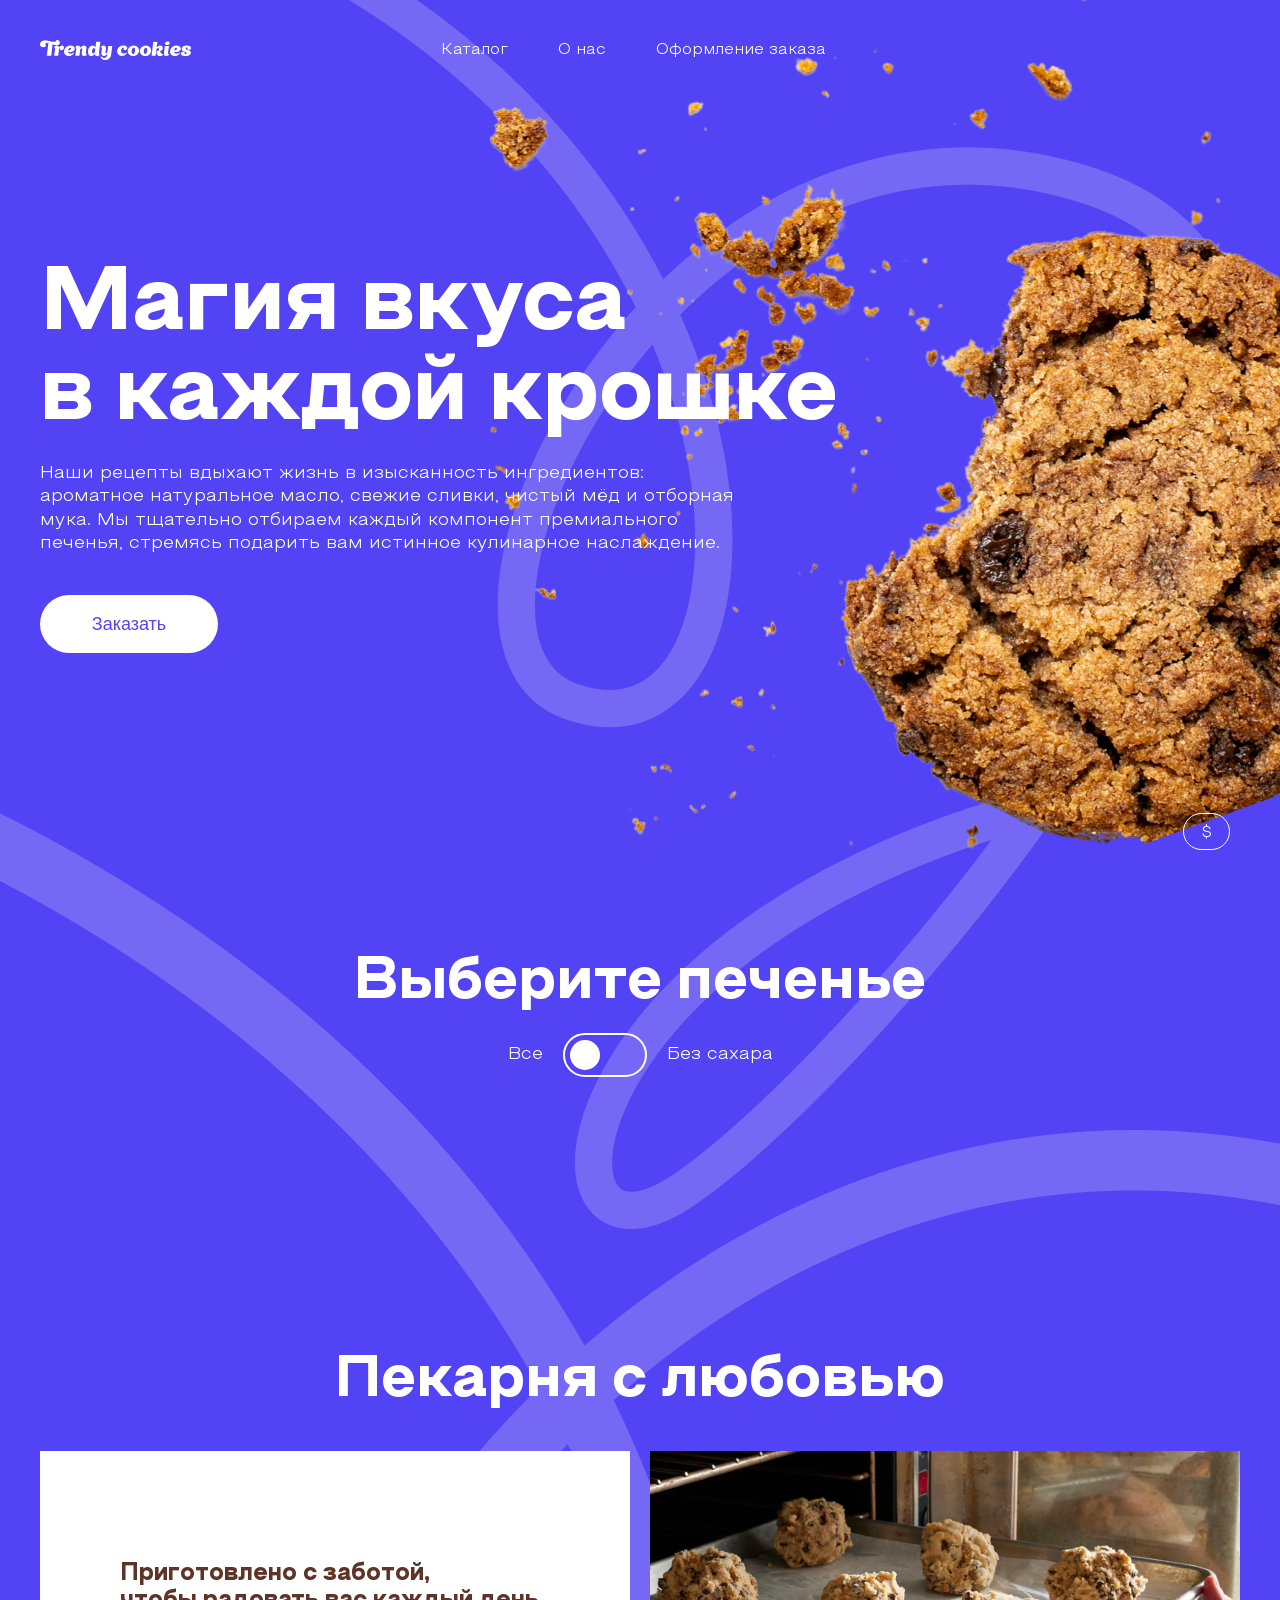
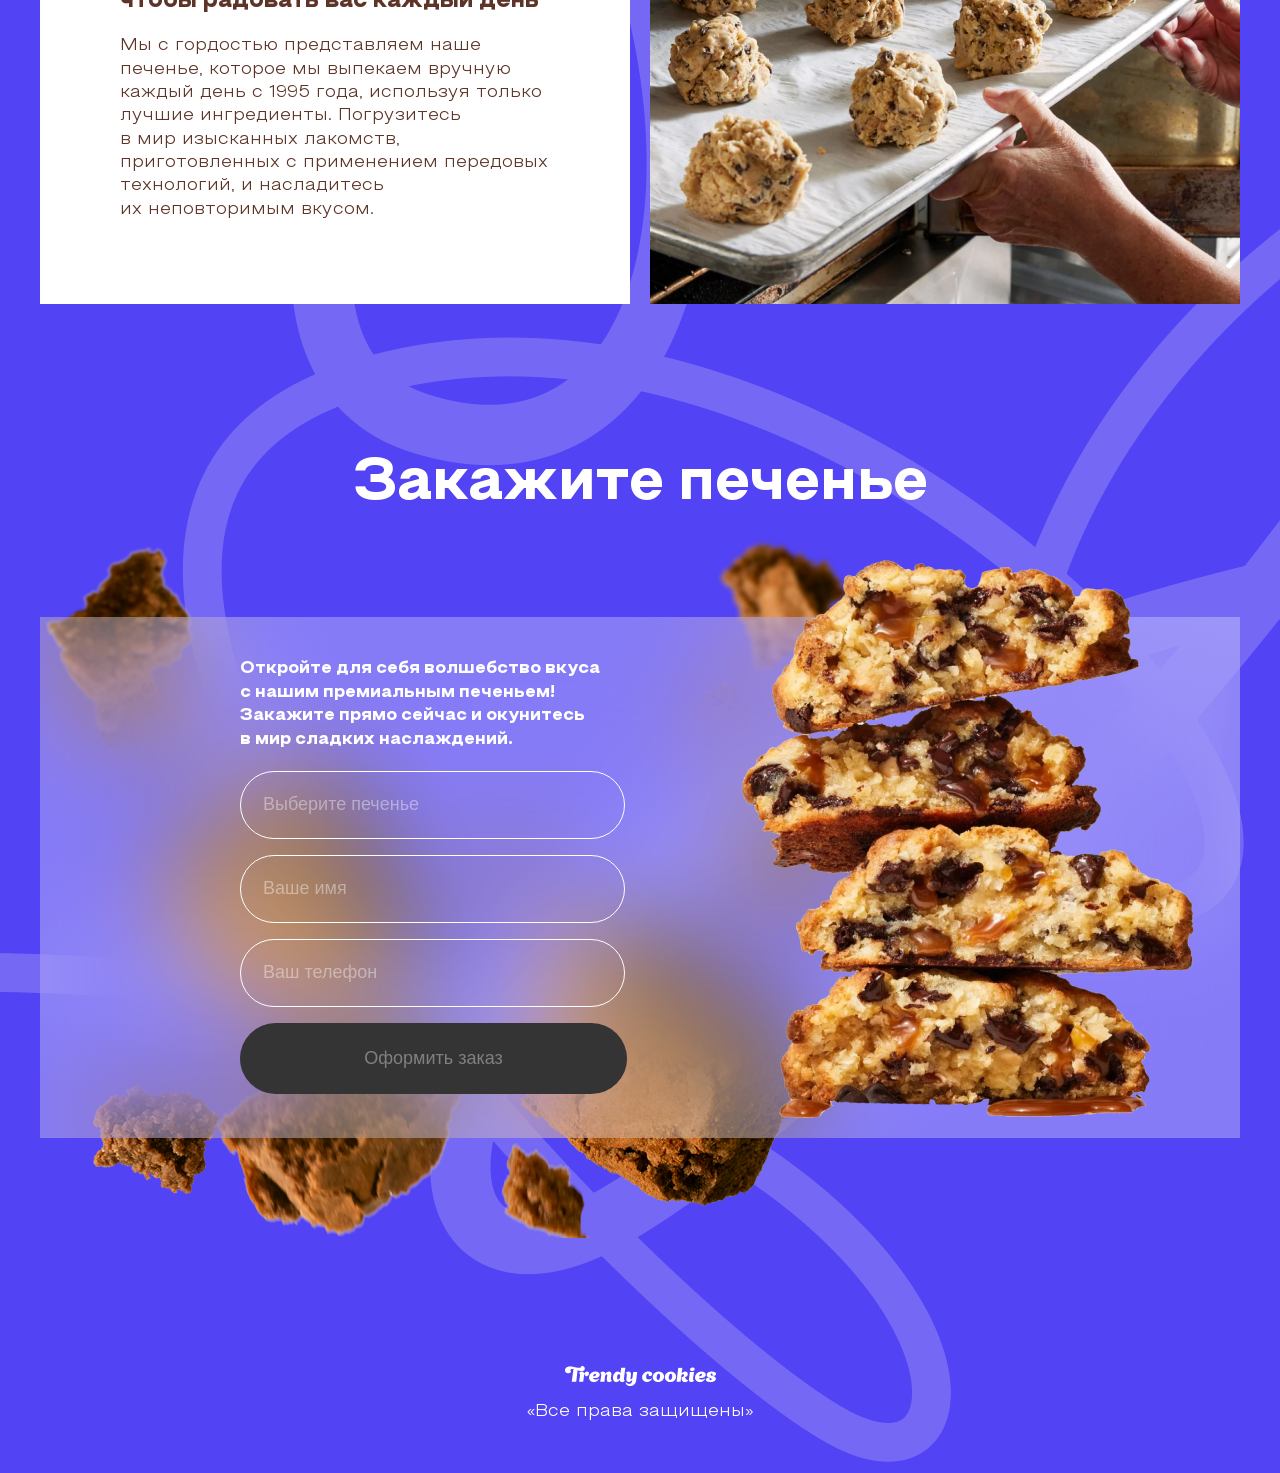
==== commit 4e19d4b8: "add sugar tumbler" ====
--- a/index.html
+++ b/index.html
@@ -3,11 +3,11 @@
 <head>
   <meta charset="utf-8">
   <title>Cookies</title>
-  <base href="/cookies/">
+  <base href="/">
   <meta name="viewport" content="width=device-width, initial-scale=1">
   <link rel="icon" type="image/x-icon" href="favicon.ico">
 <style>*{margin:0;padding:0}@font-face{font-family:Steppe-Book;src:url(Steppe-Book.a7fc3ee738d3939e.ttf)}body{background-color:#5243f4;font-family:Steppe-Book,sans-serif;color:#fff}</style><link rel="stylesheet" href="styles.c1457fb1b8f12ac2.css" media="print" onload="this.media='all'"><noscript><link rel="stylesheet" href="styles.c1457fb1b8f12ac2.css"></noscript></head>
 <body>
   <app-root></app-root>
-<script src="runtime.f3610e95923c90ed.js" type="module"></script><script src="polyfills.f79f2a9fbeff8867.js" type="module"></script><script src="main.d548192922413492.js" type="module"></script></body>
+<script src="runtime.f3610e95923c90ed.js" type="module"></script><script src="polyfills.f79f2a9fbeff8867.js" type="module"></script><script src="main.b6f389dad0f823fb.js" type="module"></script></body>
 </html>
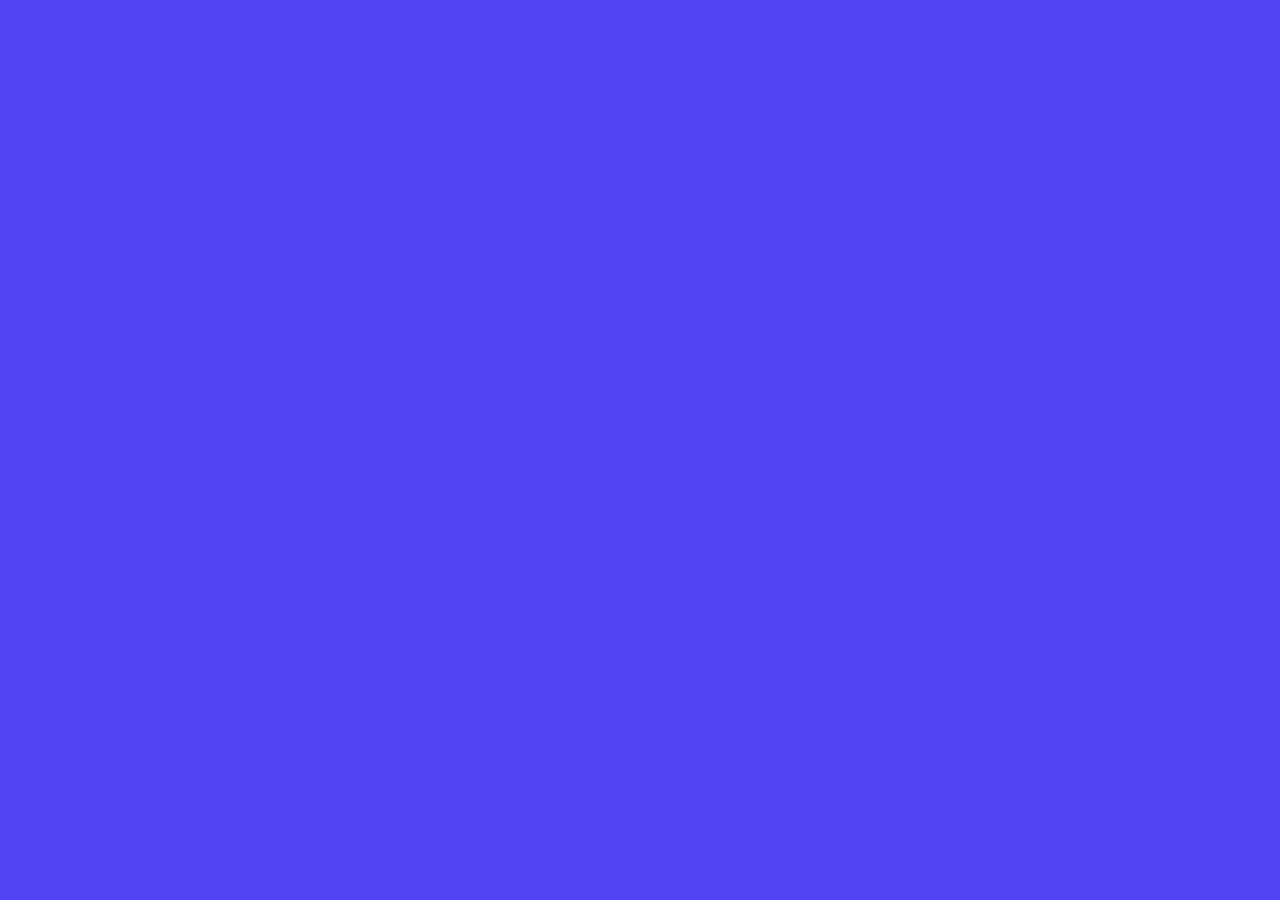
==== commit 92a0b509: "sugar prod" ====
--- a/index.html
+++ b/index.html
@@ -3,7 +3,7 @@
 <head>
   <meta charset="utf-8">
   <title>Cookies</title>
-  <base href="/">
+  <base href="/cookies/">
   <meta name="viewport" content="width=device-width, initial-scale=1">
   <link rel="icon" type="image/x-icon" href="favicon.ico">
 <style>*{margin:0;padding:0}@font-face{font-family:Steppe-Book;src:url(Steppe-Book.a7fc3ee738d3939e.ttf)}body{background-color:#5243f4;font-family:Steppe-Book,sans-serif;color:#fff}</style><link rel="stylesheet" href="styles.c1457fb1b8f12ac2.css" media="print" onload="this.media='all'"><noscript><link rel="stylesheet" href="styles.c1457fb1b8f12ac2.css"></noscript></head>
